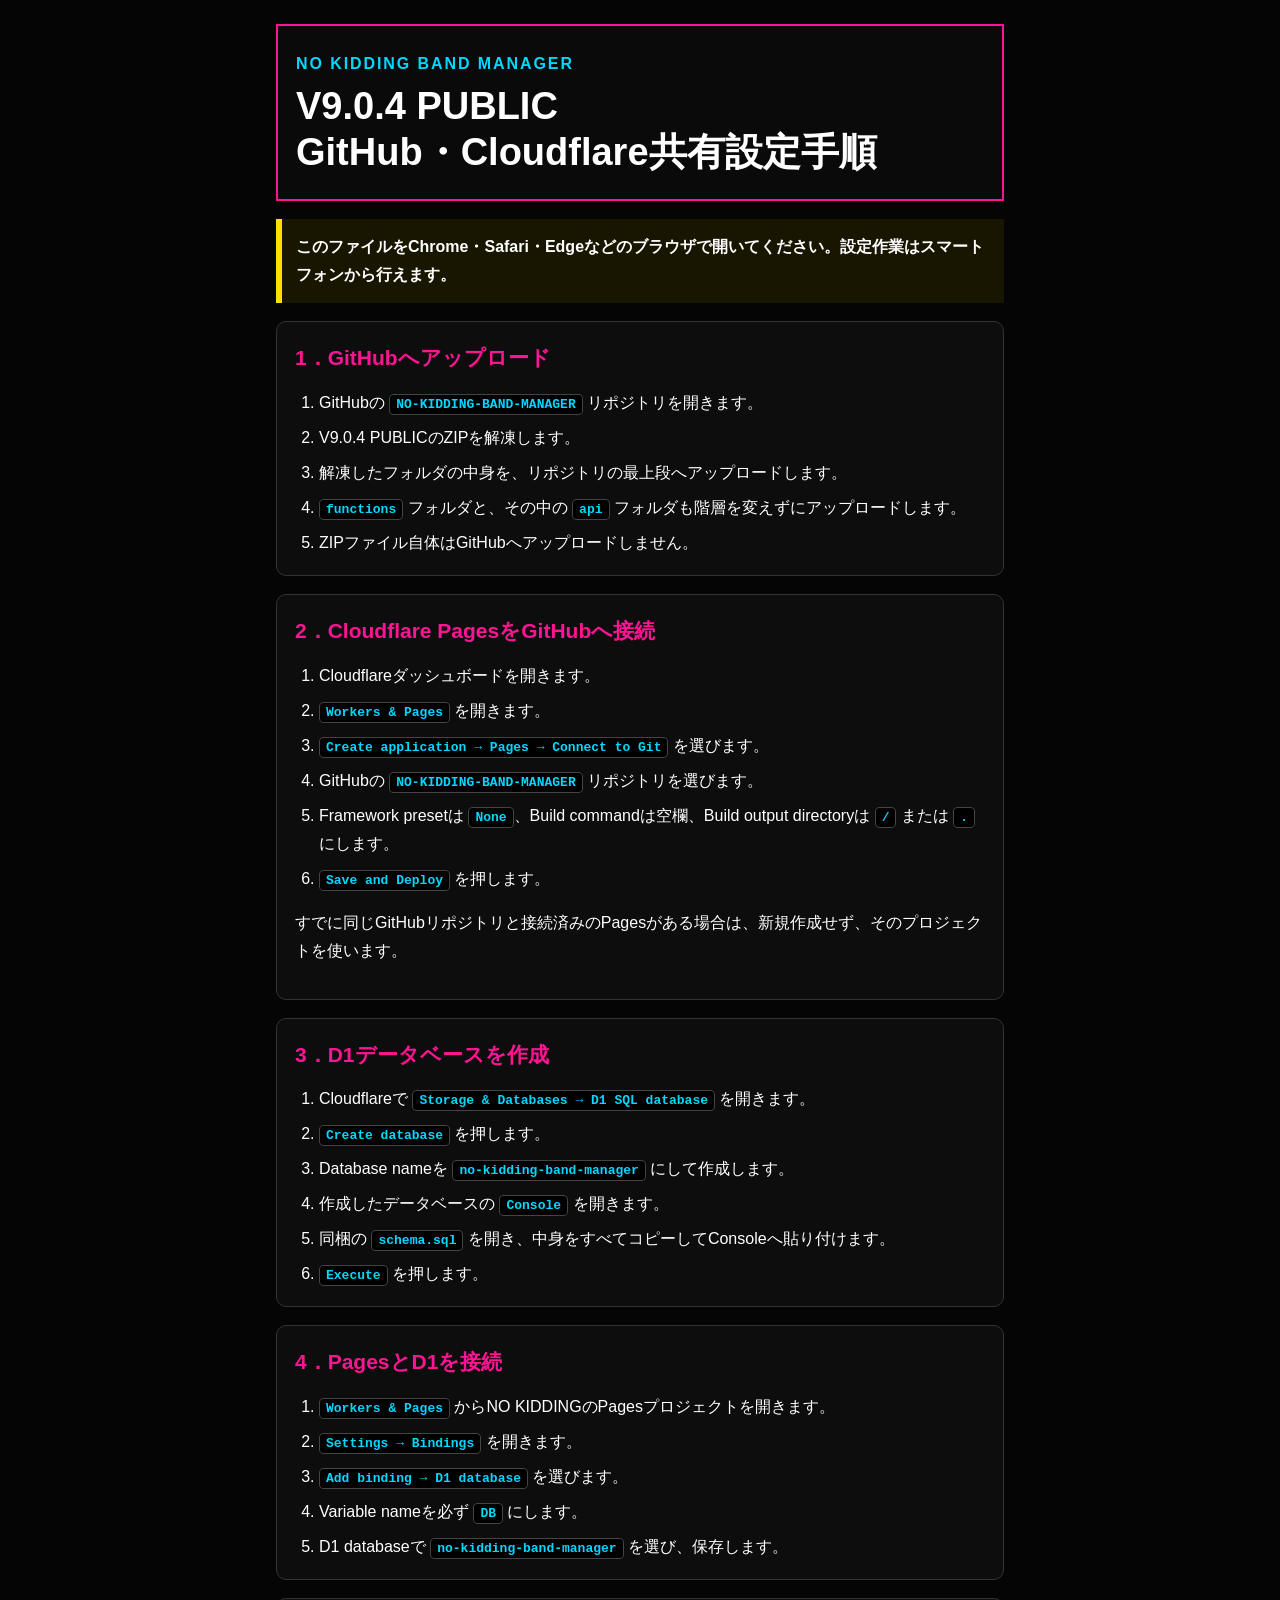
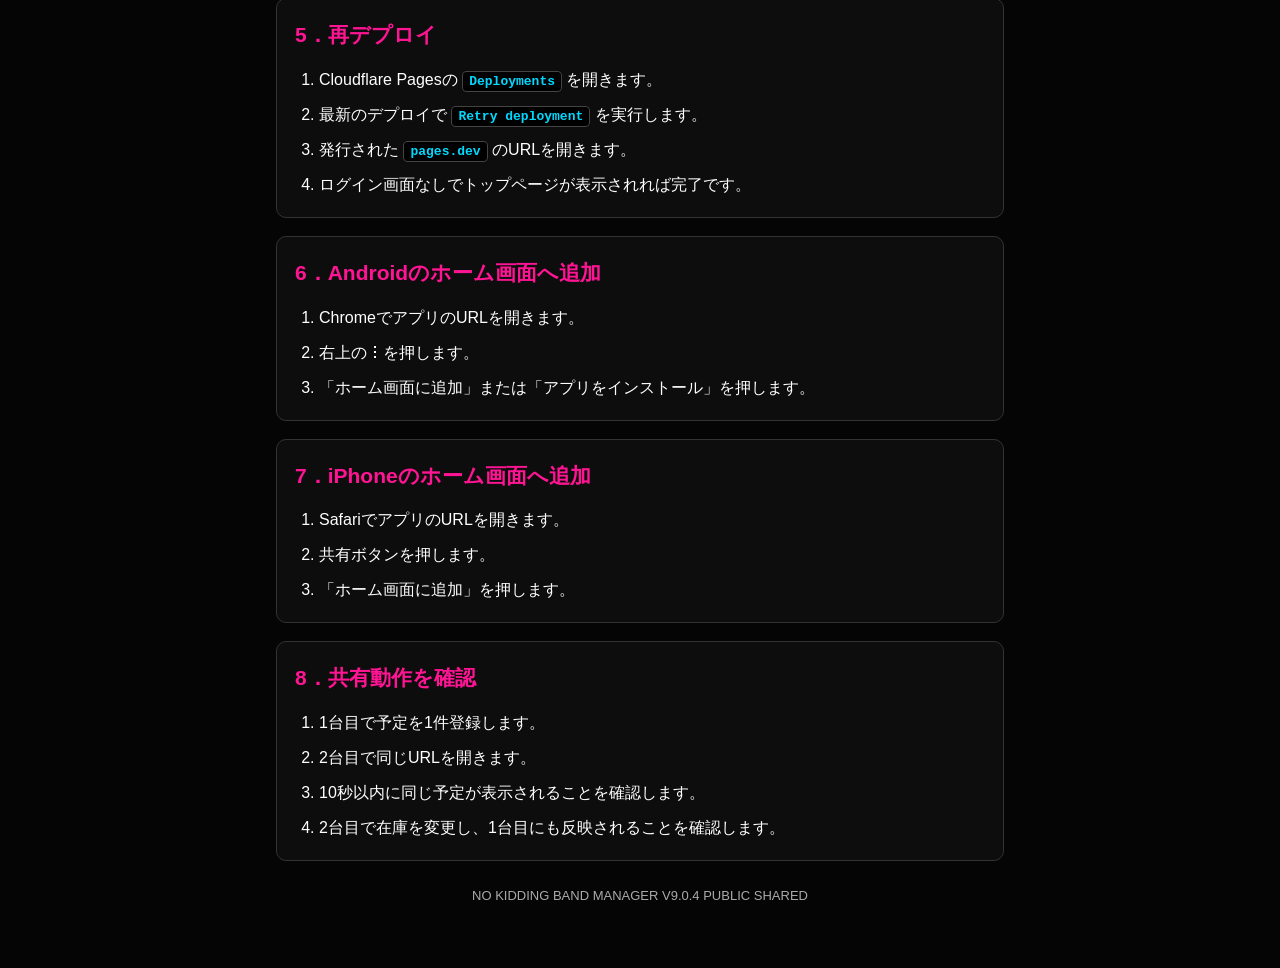
==== CLOUDFLARE_SETUP.html @ f6306afd "Add files via upload" ====
<!doctype html>
<html lang="ja">
<head>
  <meta charset="utf-8">
  <meta name="viewport" content="width=device-width,initial-scale=1">
  <title>NO KIDDING BAND MANAGER V9.0.4 公開共有設定手順</title>
  <style>
    :root{color-scheme:dark;--pink:#ff1493;--cyan:#00d8ff;--yellow:#ffe000}
    *{box-sizing:border-box}body{margin:0;background:#050505;color:#fff;font-family:Arial,"Noto Sans JP",sans-serif;line-height:1.75}
    main{width:min(100%,760px);margin:auto;padding:24px 16px 60px}header{padding:24px 18px;border:2px solid var(--pink);background:#0a0a0a}
    header p{margin:0;color:var(--cyan);font-weight:900;letter-spacing:.12em}h1{margin:6px 0 0;font-size:clamp(24px,7vw,38px);line-height:1.2}
    .notice{margin:18px 0;padding:14px;border-left:6px solid var(--yellow);background:#191600;color:#fff;font-weight:700}
    section{margin-top:18px;padding:18px;border:1px solid #333;border-radius:10px;background:#0d0d0d}h2{margin:0 0 12px;color:var(--pink);font-size:21px}
    ol{margin:0;padding-left:24px}li+li{margin-top:7px}code{padding:2px 6px;border:1px solid #444;border-radius:4px;background:#000;color:var(--cyan);font-weight:800;overflow-wrap:anywhere}
    .value{display:grid;gap:7px;margin:12px 0;padding:12px;border:1px solid #444;background:#070707}.value strong{color:var(--yellow)}
    footer{margin-top:24px;text-align:center;color:#aaa;font-size:13px}
  </style>
</head>
<body>
<main>
  <header>
    <p>NO KIDDING BAND MANAGER</p>
    <h1>V9.0.4 PUBLIC<br>GitHub・Cloudflare共有設定手順</h1>
  </header>

  <p class="notice">このファイルをChrome・Safari・Edgeなどのブラウザで開いてください。設定作業はスマートフォンから行えます。</p>

  <section>
    <h2>1．GitHubへアップロード</h2>
    <ol>
      <li>GitHubの <code>NO-KIDDING-BAND-MANAGER</code> リポジトリを開きます。</li>
      <li>V9.0.4 PUBLICのZIPを解凍します。</li>
      <li>解凍したフォルダの中身を、リポジトリの最上段へアップロードします。</li>
      <li><code>functions</code> フォルダと、その中の <code>api</code> フォルダも階層を変えずにアップロードします。</li>
      <li>ZIPファイル自体はGitHubへアップロードしません。</li>
    </ol>
  </section>

  <section>
    <h2>2．Cloudflare PagesをGitHubへ接続</h2>
    <ol>
      <li>Cloudflareダッシュボードを開きます。</li>
      <li><code>Workers &amp; Pages</code> を開きます。</li>
      <li><code>Create application → Pages → Connect to Git</code> を選びます。</li>
      <li>GitHubの <code>NO-KIDDING-BAND-MANAGER</code> リポジトリを選びます。</li>
      <li>Framework presetは <code>None</code>、Build commandは空欄、Build output directoryは <code>/</code> または <code>.</code> にします。</li>
      <li><code>Save and Deploy</code> を押します。</li>
    </ol>
    <p>すでに同じGitHubリポジトリと接続済みのPagesがある場合は、新規作成せず、そのプロジェクトを使います。</p>
  </section>

  <section>
    <h2>3．D1データベースを作成</h2>
    <ol>
      <li>Cloudflareで <code>Storage &amp; Databases → D1 SQL database</code> を開きます。</li>
      <li><code>Create database</code> を押します。</li>
      <li>Database nameを <code>no-kidding-band-manager</code> にして作成します。</li>
      <li>作成したデータベースの <code>Console</code> を開きます。</li>
      <li>同梱の <code>schema.sql</code> を開き、中身をすべてコピーしてConsoleへ貼り付けます。</li>
      <li><code>Execute</code> を押します。</li>
    </ol>
  </section>

  <section>
    <h2>4．PagesとD1を接続</h2>
    <ol>
      <li><code>Workers &amp; Pages</code> からNO KIDDINGのPagesプロジェクトを開きます。</li>
      <li><code>Settings → Bindings</code> を開きます。</li>
      <li><code>Add binding → D1 database</code> を選びます。</li>
      <li>Variable nameを必ず <code>DB</code> にします。</li>
      <li>D1 databaseで <code>no-kidding-band-manager</code> を選び、保存します。</li>
    </ol>
  </section>

  <section>
    <h2>5．再デプロイ</h2>
    <ol>
      <li>Cloudflare Pagesの <code>Deployments</code> を開きます。</li>
      <li>最新のデプロイで <code>Retry deployment</code> を実行します。</li>
      <li>発行された <code>pages.dev</code> のURLを開きます。</li>
      <li>ログイン画面なしでトップページが表示されれば完了です。</li>
    </ol>
  </section>

  <section>
    <h2>6．Androidのホーム画面へ追加</h2>
    <ol><li>ChromeでアプリのURLを開きます。</li><li>右上の︙を押します。</li><li>「ホーム画面に追加」または「アプリをインストール」を押します。</li></ol>
  </section>

  <section>
    <h2>7．iPhoneのホーム画面へ追加</h2>
    <ol><li>SafariでアプリのURLを開きます。</li><li>共有ボタンを押します。</li><li>「ホーム画面に追加」を押します。</li></ol>
  </section>

  <section>
    <h2>8．共有動作を確認</h2>
    <ol>
      <li>1台目で予定を1件登録します。</li>
      <li>2台目で同じURLを開きます。</li>
      <li>10秒以内に同じ予定が表示されることを確認します。</li>
      <li>2台目で在庫を変更し、1台目にも反映されることを確認します。</li>
    </ol>
  </section>

  <footer>NO KIDDING BAND MANAGER V9.0.4 PUBLIC SHARED</footer>
</main>
</body>
</html>
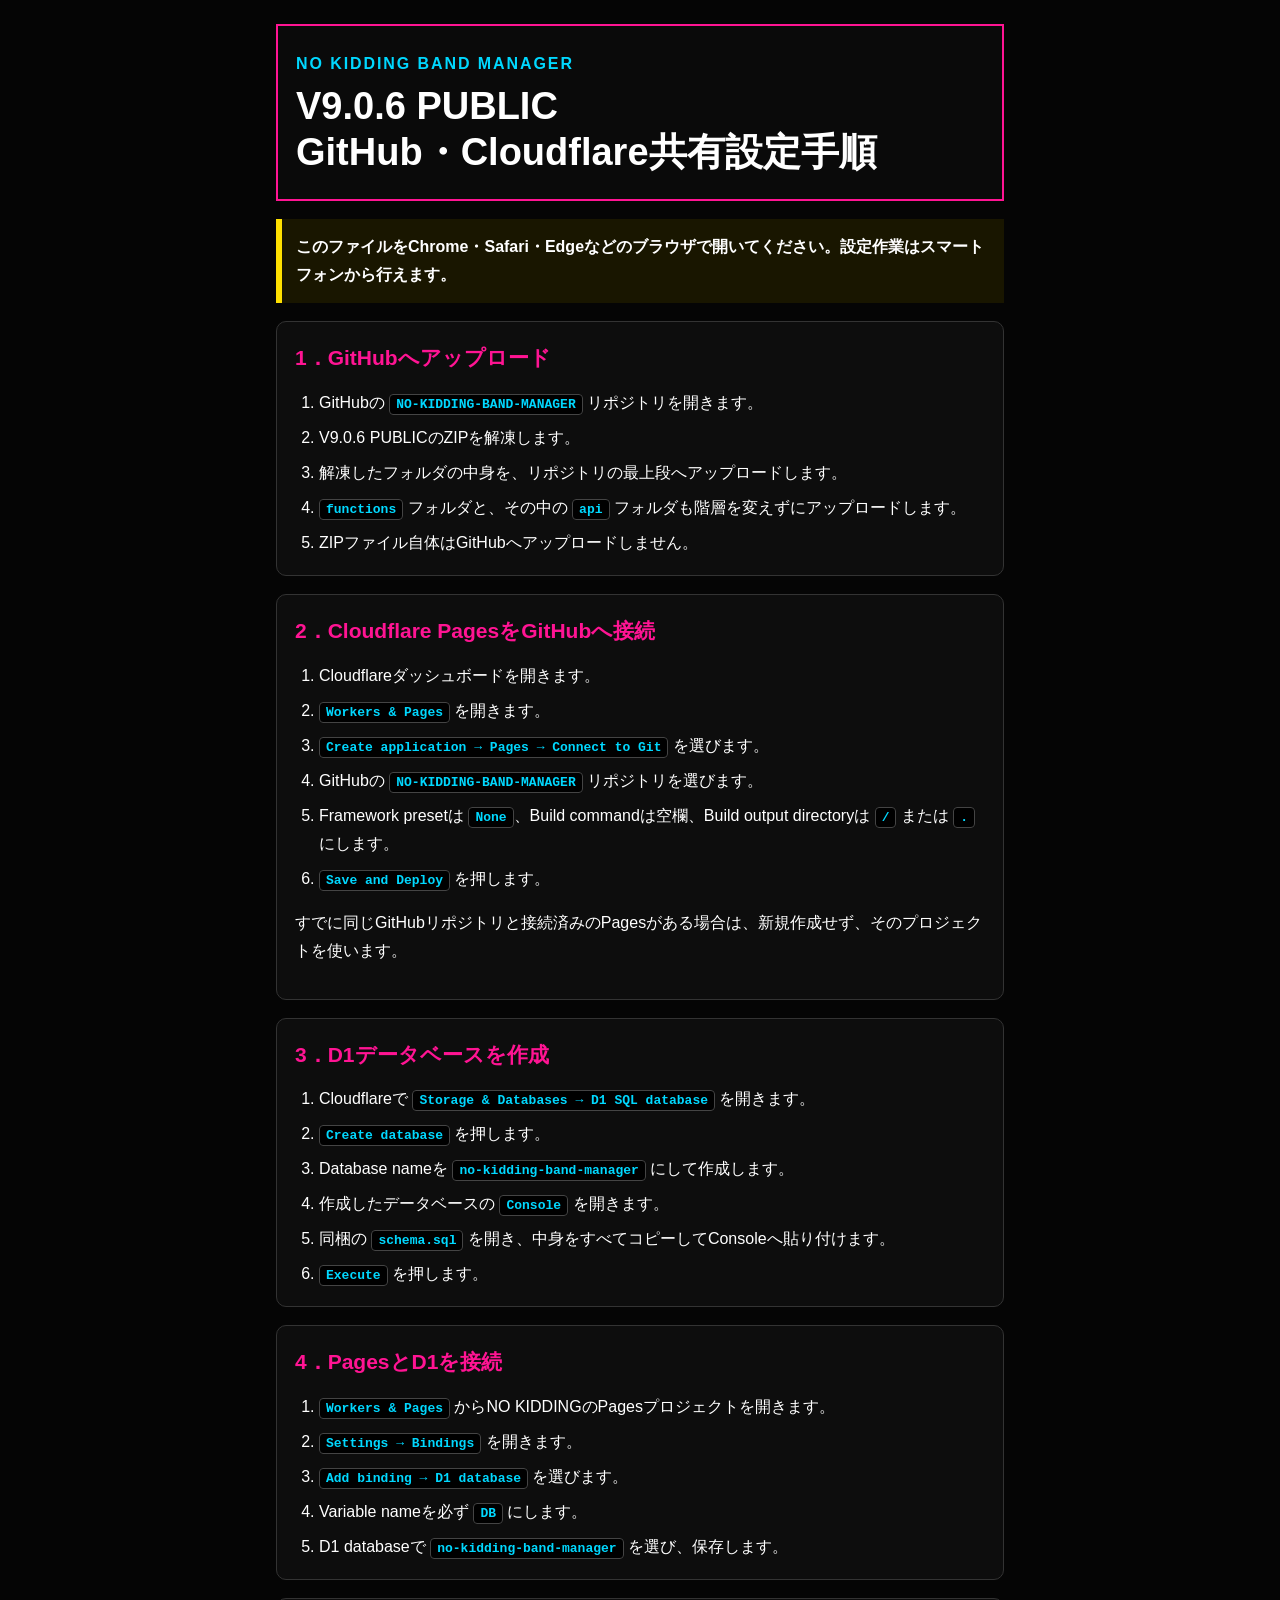
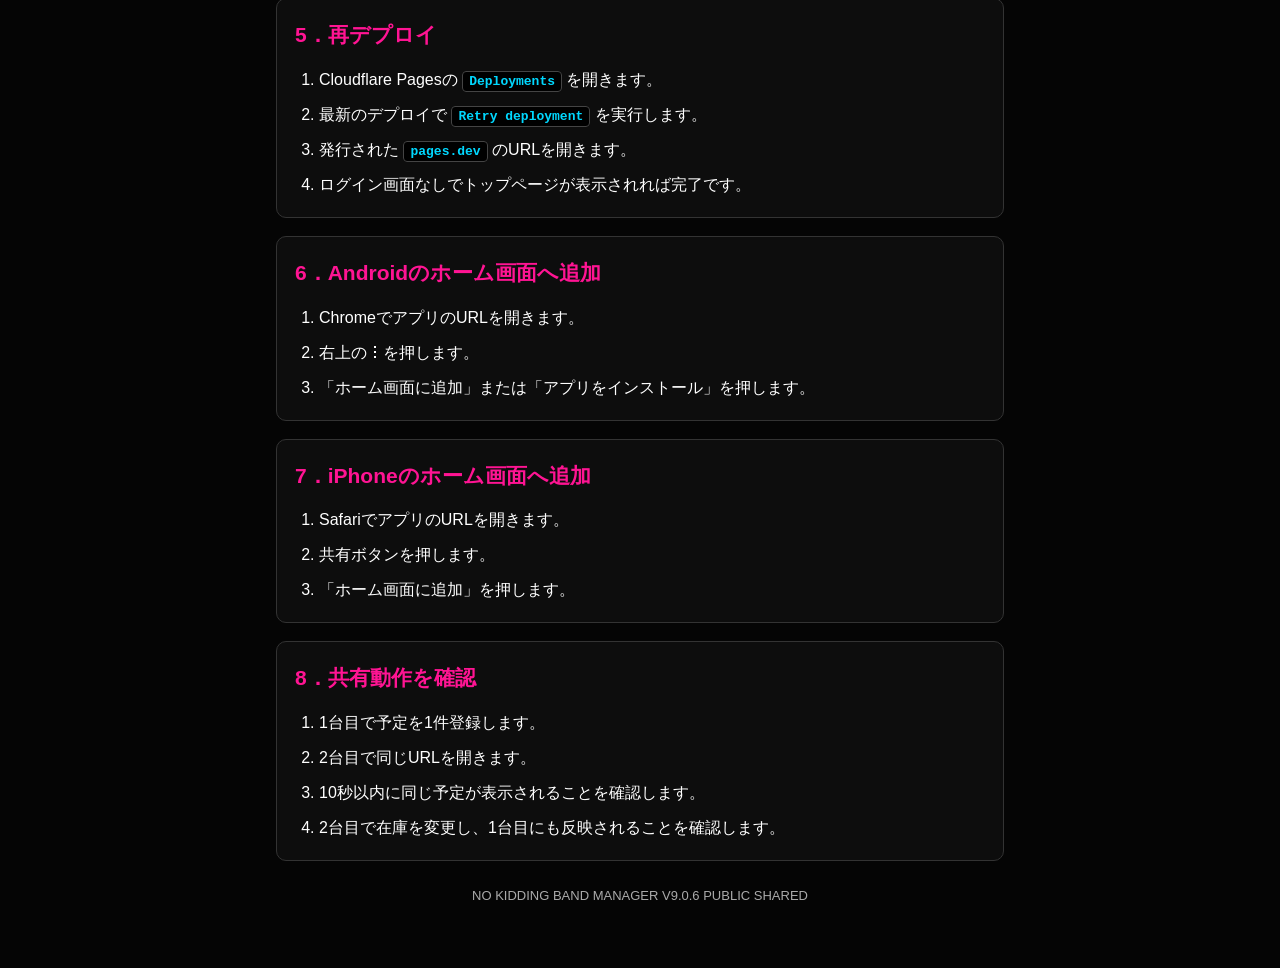
==== commit 8f1132fa: "Add files via upload" ====
--- a/CLOUDFLARE_SETUP.html
+++ b/CLOUDFLARE_SETUP.html
@@ -3,7 +3,7 @@
 <head>
   <meta charset="utf-8">
   <meta name="viewport" content="width=device-width,initial-scale=1">
-  <title>NO KIDDING BAND MANAGER V9.0.4 公開共有設定手順</title>
+  <title>NO KIDDING BAND MANAGER V9.0.6 公開共有設定手順</title>
   <style>
     :root{color-scheme:dark;--pink:#ff1493;--cyan:#00d8ff;--yellow:#ffe000}
     *{box-sizing:border-box}body{margin:0;background:#050505;color:#fff;font-family:Arial,"Noto Sans JP",sans-serif;line-height:1.75}
@@ -20,7 +20,7 @@
 <main>
   <header>
     <p>NO KIDDING BAND MANAGER</p>
-    <h1>V9.0.4 PUBLIC<br>GitHub・Cloudflare共有設定手順</h1>
+    <h1>V9.0.6 PUBLIC<br>GitHub・Cloudflare共有設定手順</h1>
   </header>
 
   <p class="notice">このファイルをChrome・Safari・Edgeなどのブラウザで開いてください。設定作業はスマートフォンから行えます。</p>
@@ -29,7 +29,7 @@
     <h2>1．GitHubへアップロード</h2>
     <ol>
       <li>GitHubの <code>NO-KIDDING-BAND-MANAGER</code> リポジトリを開きます。</li>
-      <li>V9.0.4 PUBLICのZIPを解凍します。</li>
+      <li>V9.0.6 PUBLICのZIPを解凍します。</li>
       <li>解凍したフォルダの中身を、リポジトリの最上段へアップロードします。</li>
       <li><code>functions</code> フォルダと、その中の <code>api</code> フォルダも階層を変えずにアップロードします。</li>
       <li>ZIPファイル自体はGitHubへアップロードしません。</li>
@@ -102,7 +102,7 @@
     </ol>
   </section>
 
-  <footer>NO KIDDING BAND MANAGER V9.0.4 PUBLIC SHARED</footer>
+  <footer>NO KIDDING BAND MANAGER V9.0.6 PUBLIC SHARED</footer>
 </main>
 </body>
 </html>
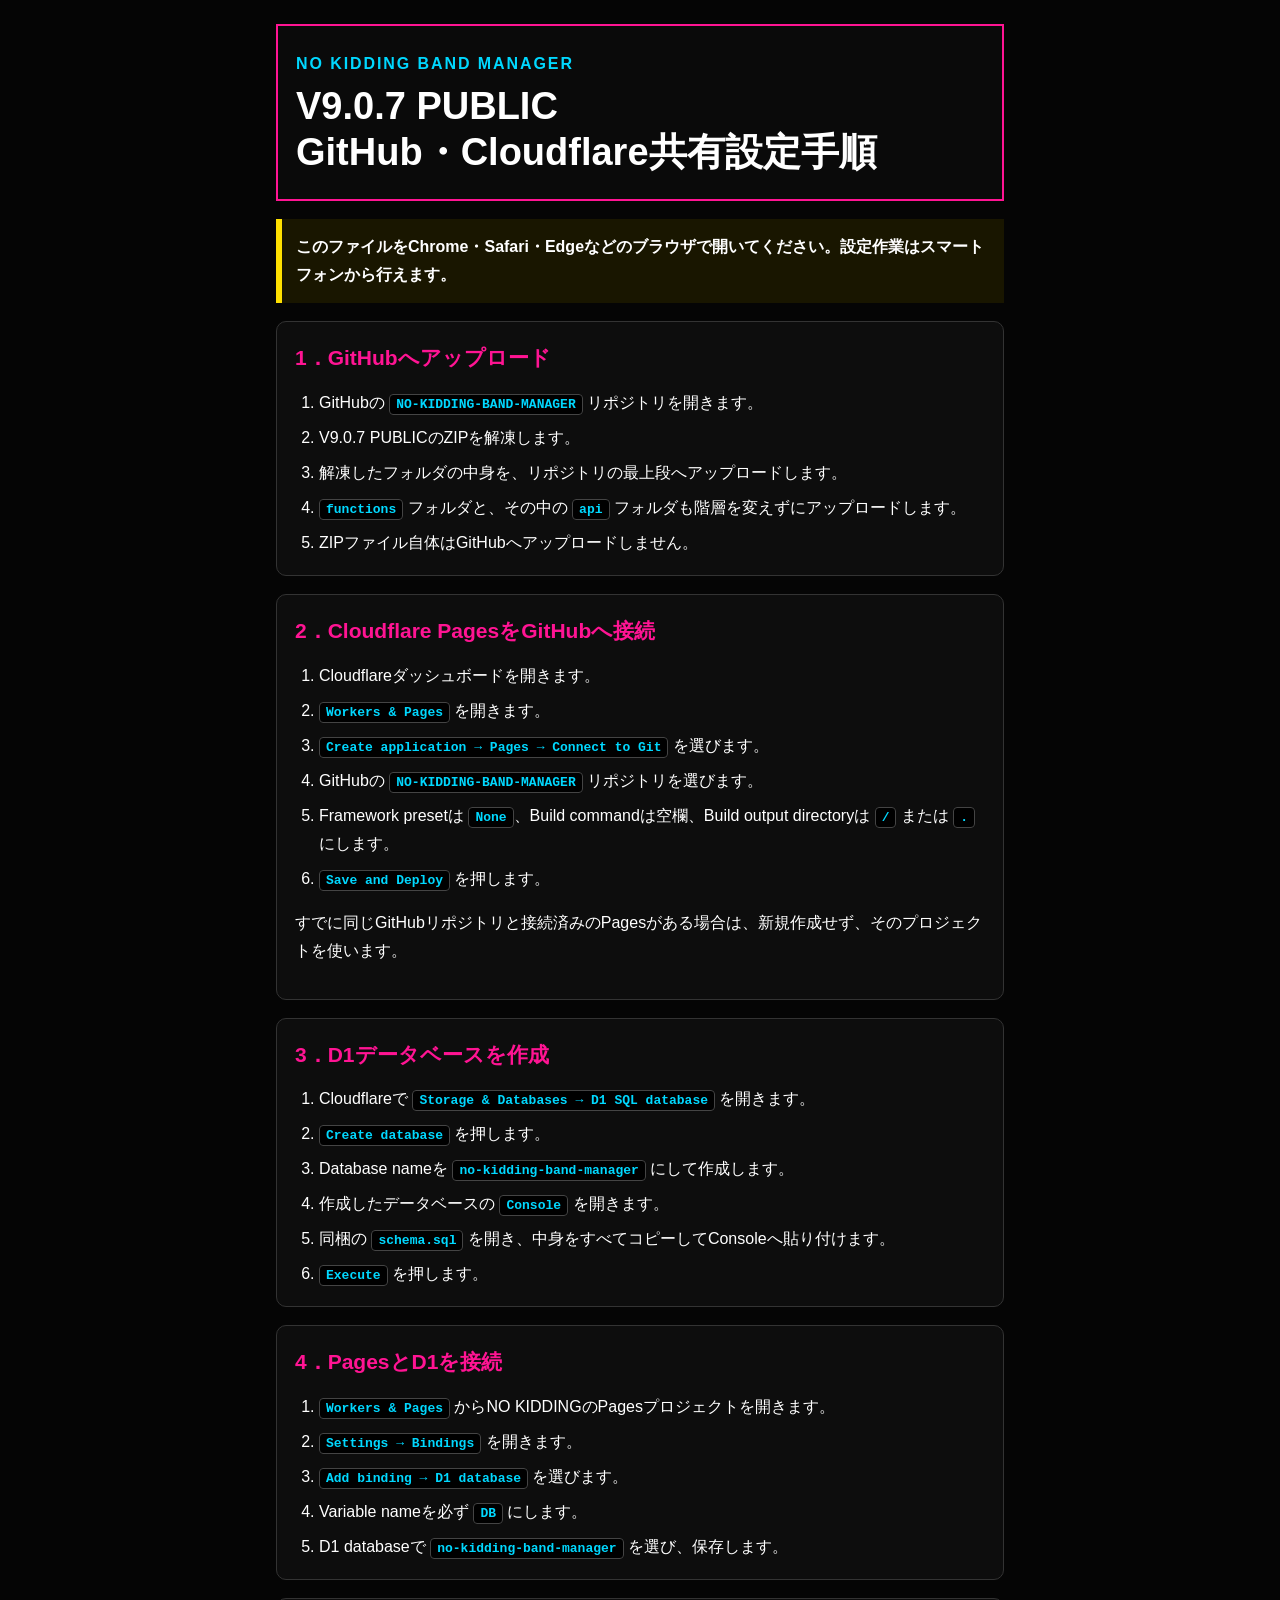
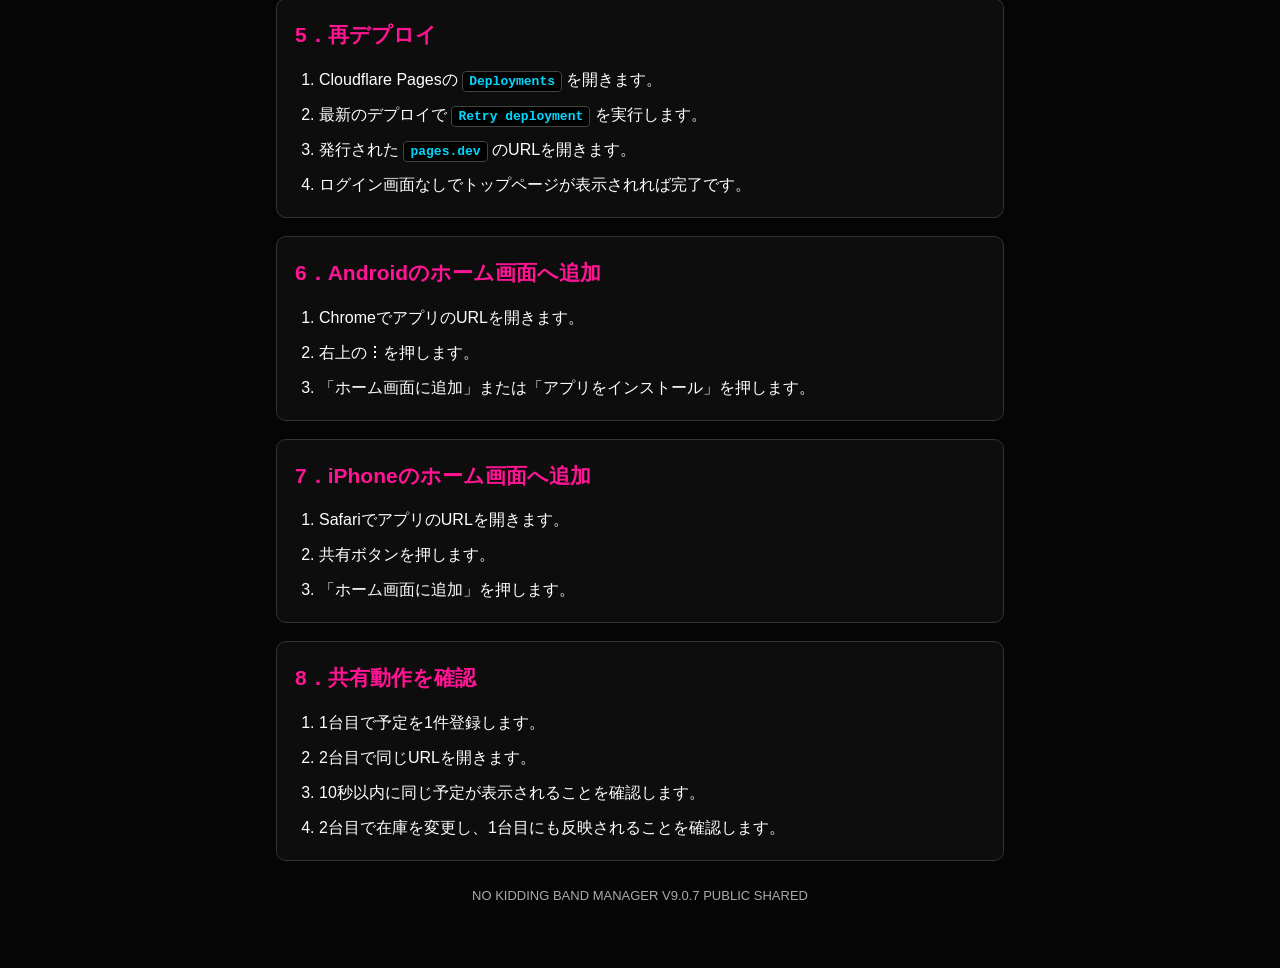
==== commit 214bed36: "Add files via upload" ====
--- a/CLOUDFLARE_SETUP.html
+++ b/CLOUDFLARE_SETUP.html
@@ -3,7 +3,7 @@
 <head>
   <meta charset="utf-8">
   <meta name="viewport" content="width=device-width,initial-scale=1">
-  <title>NO KIDDING BAND MANAGER V9.0.6 公開共有設定手順</title>
+  <title>NO KIDDING BAND MANAGER V9.0.7 公開共有設定手順</title>
   <style>
     :root{color-scheme:dark;--pink:#ff1493;--cyan:#00d8ff;--yellow:#ffe000}
     *{box-sizing:border-box}body{margin:0;background:#050505;color:#fff;font-family:Arial,"Noto Sans JP",sans-serif;line-height:1.75}
@@ -20,7 +20,7 @@
 <main>
   <header>
     <p>NO KIDDING BAND MANAGER</p>
-    <h1>V9.0.6 PUBLIC<br>GitHub・Cloudflare共有設定手順</h1>
+    <h1>V9.0.7 PUBLIC<br>GitHub・Cloudflare共有設定手順</h1>
   </header>
 
   <p class="notice">このファイルをChrome・Safari・Edgeなどのブラウザで開いてください。設定作業はスマートフォンから行えます。</p>
@@ -29,7 +29,7 @@
     <h2>1．GitHubへアップロード</h2>
     <ol>
       <li>GitHubの <code>NO-KIDDING-BAND-MANAGER</code> リポジトリを開きます。</li>
-      <li>V9.0.6 PUBLICのZIPを解凍します。</li>
+      <li>V9.0.7 PUBLICのZIPを解凍します。</li>
       <li>解凍したフォルダの中身を、リポジトリの最上段へアップロードします。</li>
       <li><code>functions</code> フォルダと、その中の <code>api</code> フォルダも階層を変えずにアップロードします。</li>
       <li>ZIPファイル自体はGitHubへアップロードしません。</li>
@@ -102,7 +102,7 @@
     </ol>
   </section>
 
-  <footer>NO KIDDING BAND MANAGER V9.0.6 PUBLIC SHARED</footer>
+  <footer>NO KIDDING BAND MANAGER V9.0.7 PUBLIC SHARED</footer>
 </main>
 </body>
 </html>
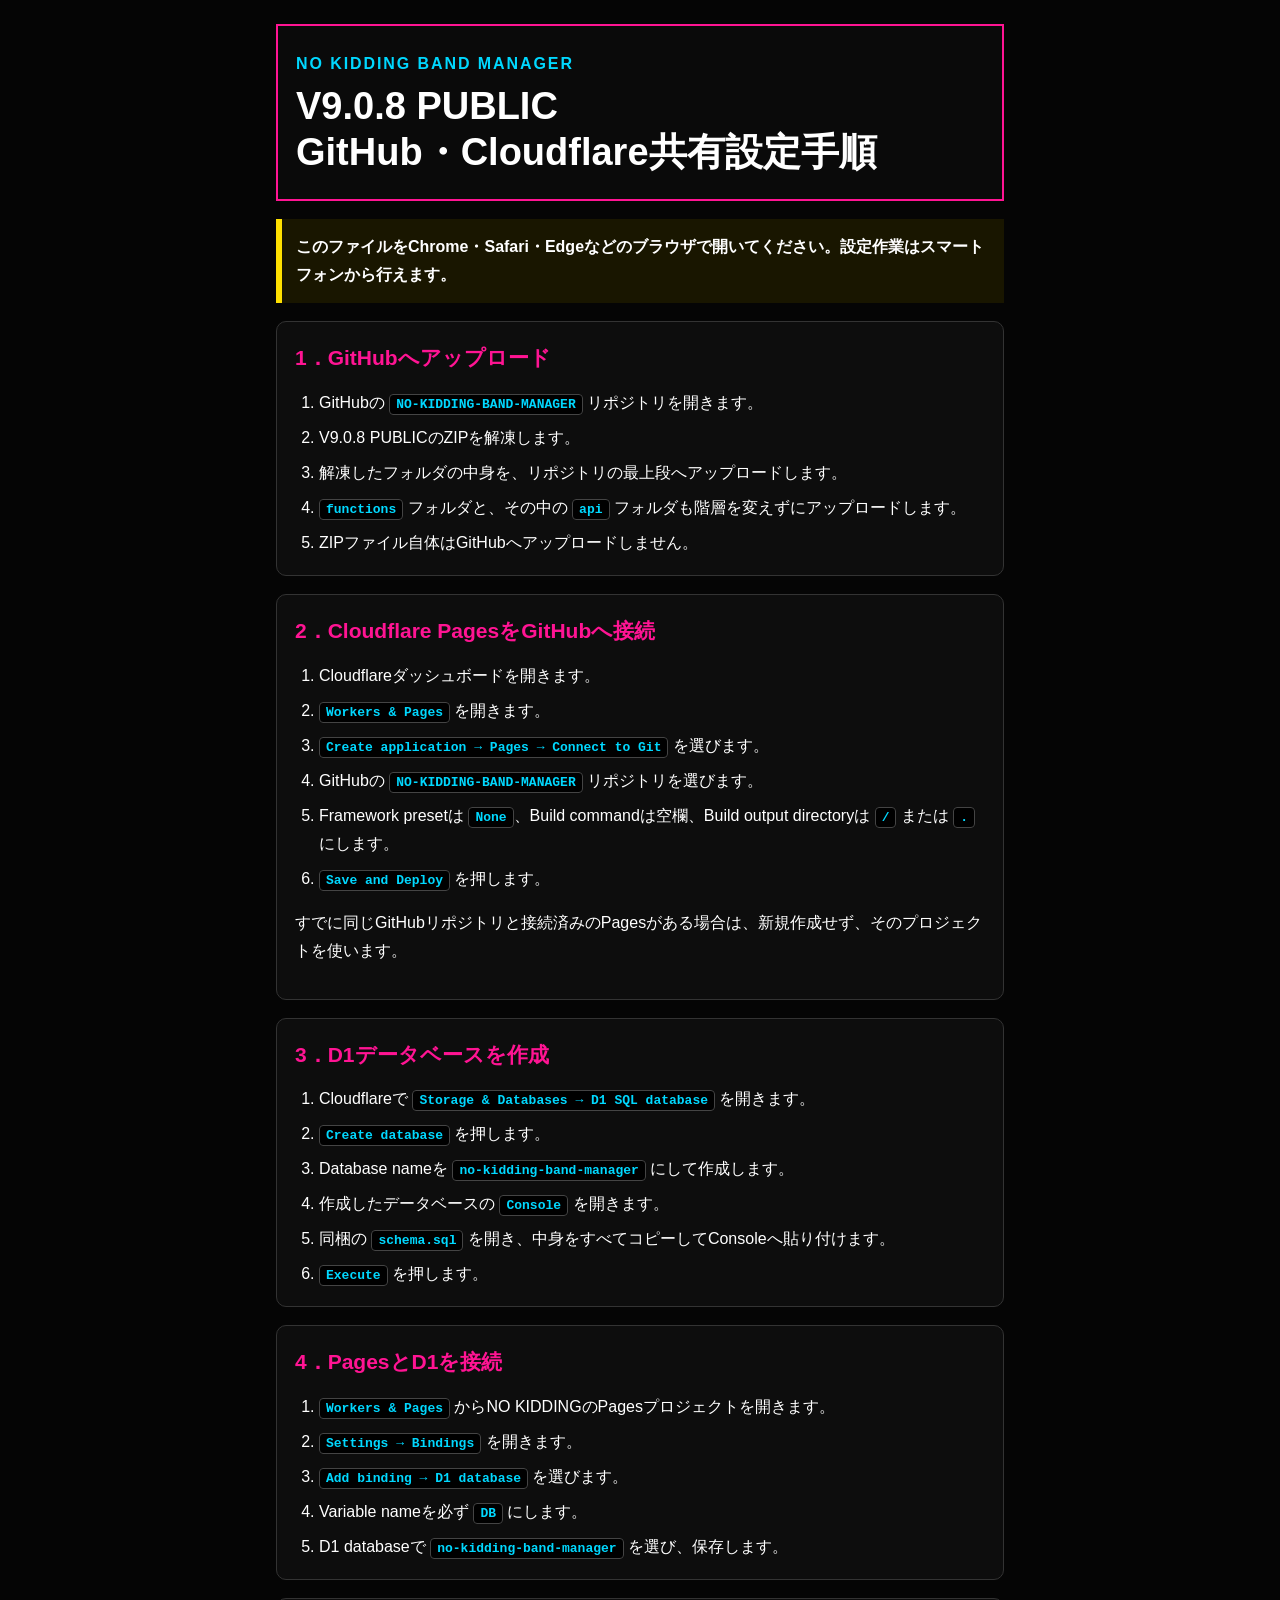
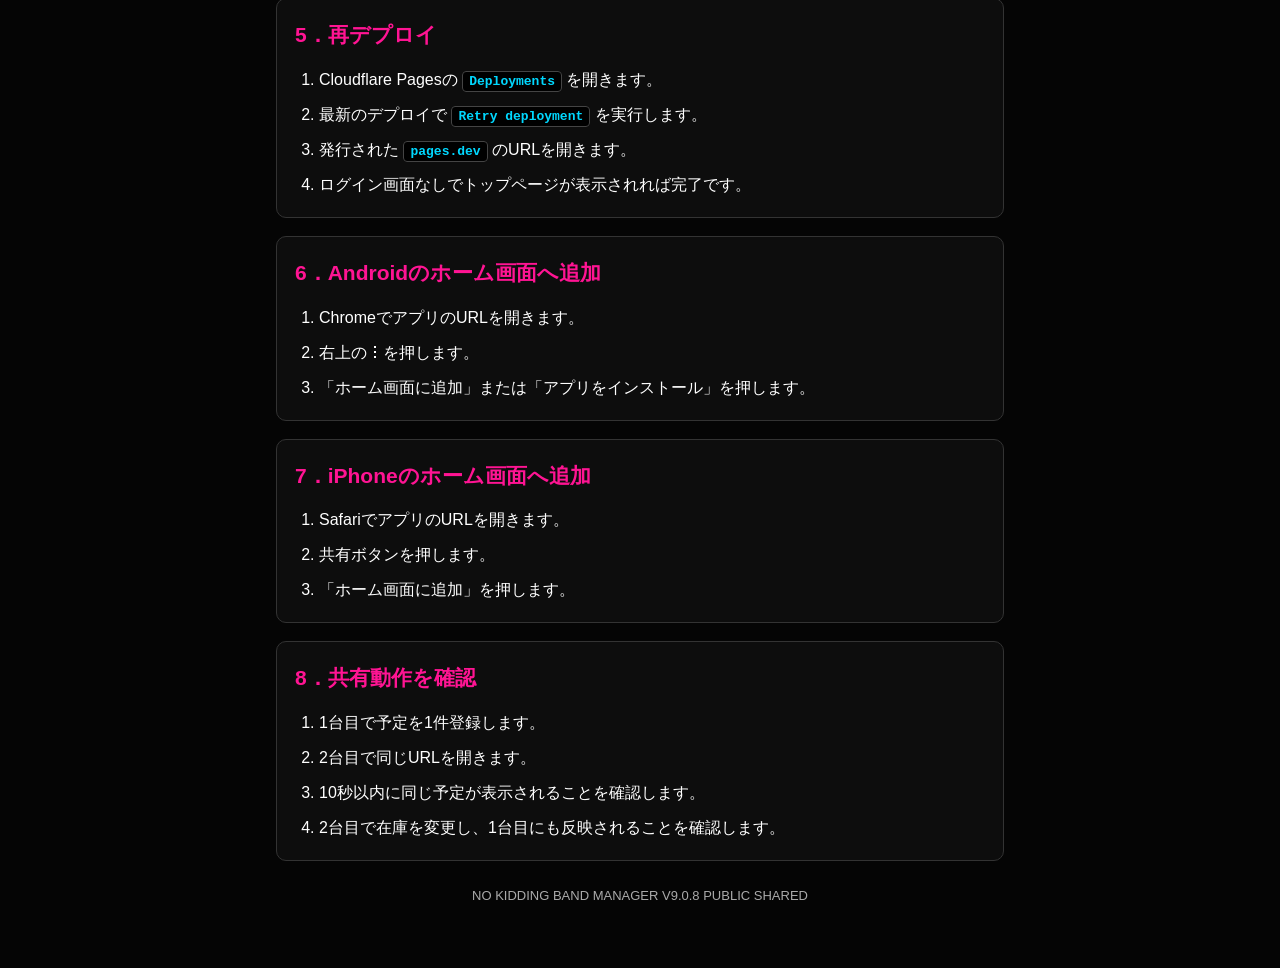
==== commit 75f1303e: "Add files via upload" ====
--- a/CLOUDFLARE_SETUP.html
+++ b/CLOUDFLARE_SETUP.html
@@ -3,7 +3,7 @@
 <head>
   <meta charset="utf-8">
   <meta name="viewport" content="width=device-width,initial-scale=1">
-  <title>NO KIDDING BAND MANAGER V9.0.7 公開共有設定手順</title>
+  <title>NO KIDDING BAND MANAGER V9.0.8 公開共有設定手順</title>
   <style>
     :root{color-scheme:dark;--pink:#ff1493;--cyan:#00d8ff;--yellow:#ffe000}
     *{box-sizing:border-box}body{margin:0;background:#050505;color:#fff;font-family:Arial,"Noto Sans JP",sans-serif;line-height:1.75}
@@ -20,7 +20,7 @@
 <main>
   <header>
     <p>NO KIDDING BAND MANAGER</p>
-    <h1>V9.0.7 PUBLIC<br>GitHub・Cloudflare共有設定手順</h1>
+    <h1>V9.0.8 PUBLIC<br>GitHub・Cloudflare共有設定手順</h1>
   </header>
 
   <p class="notice">このファイルをChrome・Safari・Edgeなどのブラウザで開いてください。設定作業はスマートフォンから行えます。</p>
@@ -29,7 +29,7 @@
     <h2>1．GitHubへアップロード</h2>
     <ol>
       <li>GitHubの <code>NO-KIDDING-BAND-MANAGER</code> リポジトリを開きます。</li>
-      <li>V9.0.7 PUBLICのZIPを解凍します。</li>
+      <li>V9.0.8 PUBLICのZIPを解凍します。</li>
       <li>解凍したフォルダの中身を、リポジトリの最上段へアップロードします。</li>
       <li><code>functions</code> フォルダと、その中の <code>api</code> フォルダも階層を変えずにアップロードします。</li>
       <li>ZIPファイル自体はGitHubへアップロードしません。</li>
@@ -102,7 +102,7 @@
     </ol>
   </section>
 
-  <footer>NO KIDDING BAND MANAGER V9.0.7 PUBLIC SHARED</footer>
+  <footer>NO KIDDING BAND MANAGER V9.0.8 PUBLIC SHARED</footer>
 </main>
 </body>
 </html>
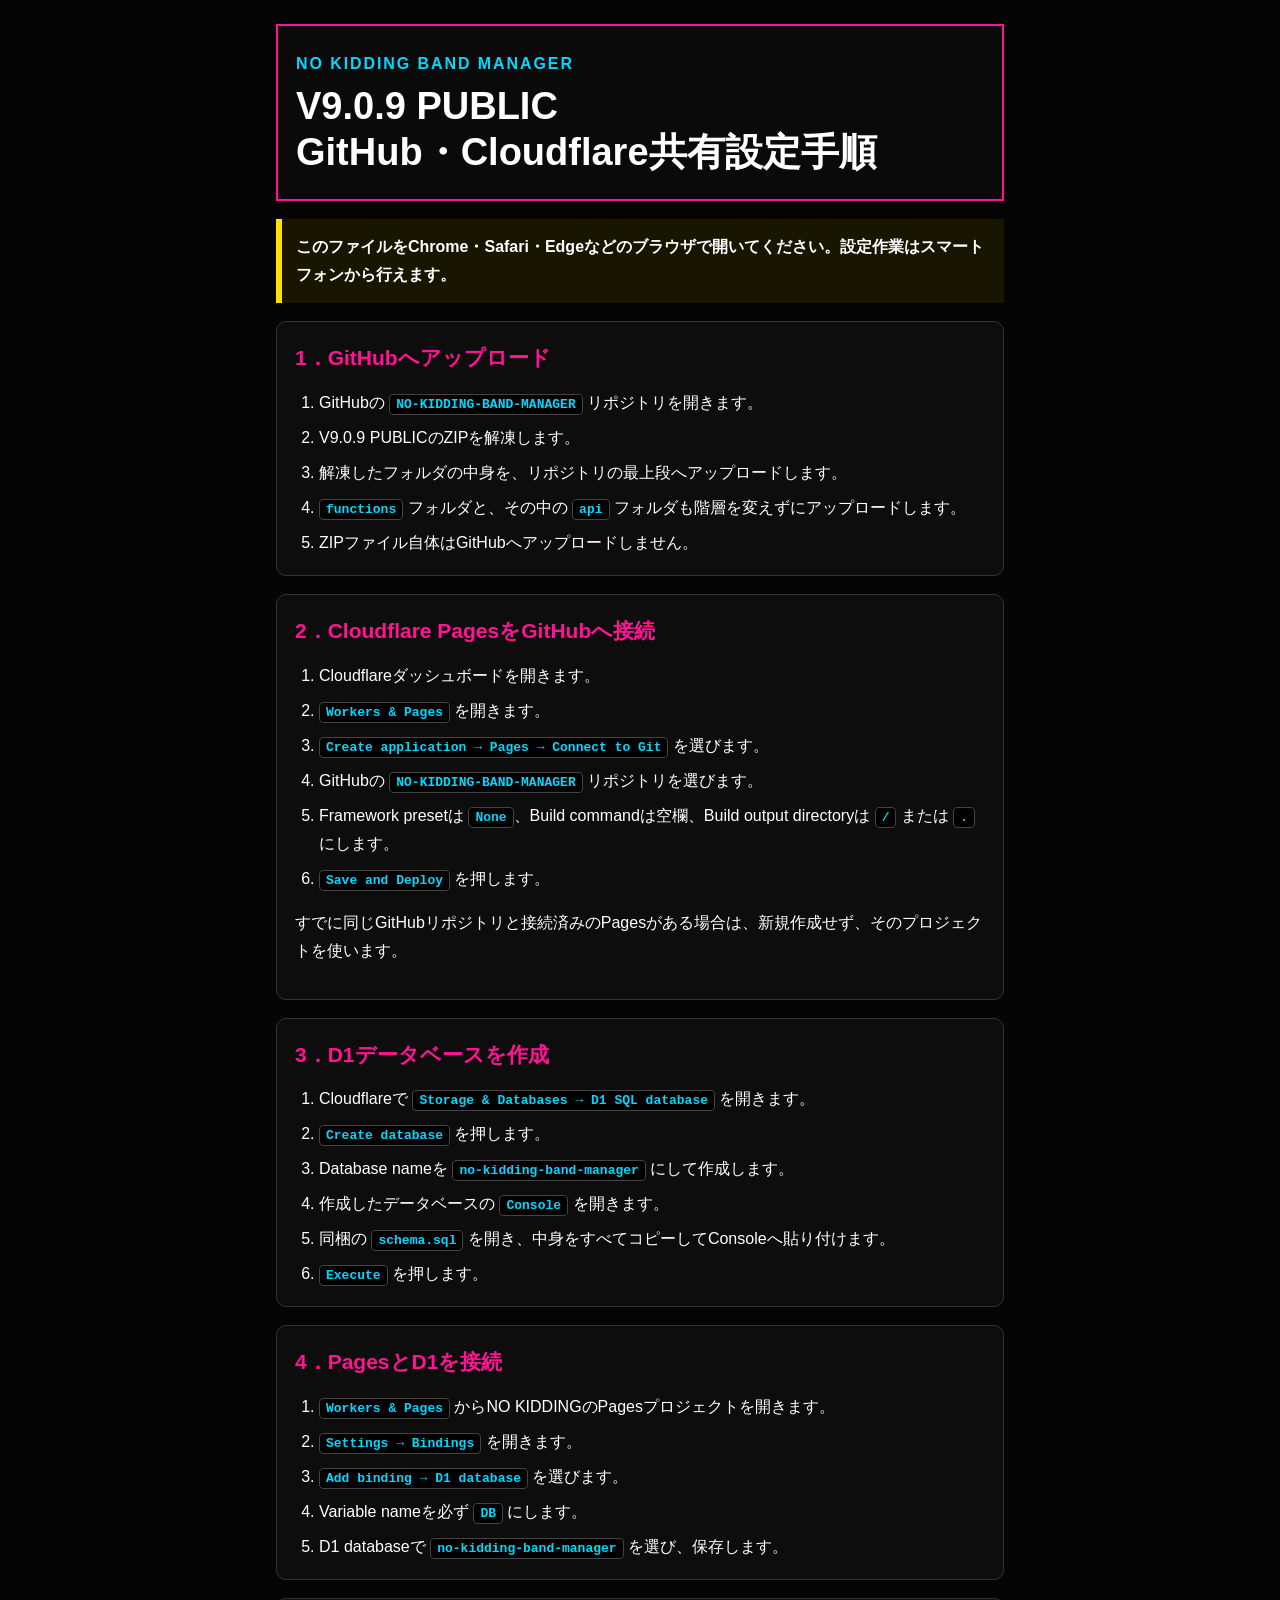
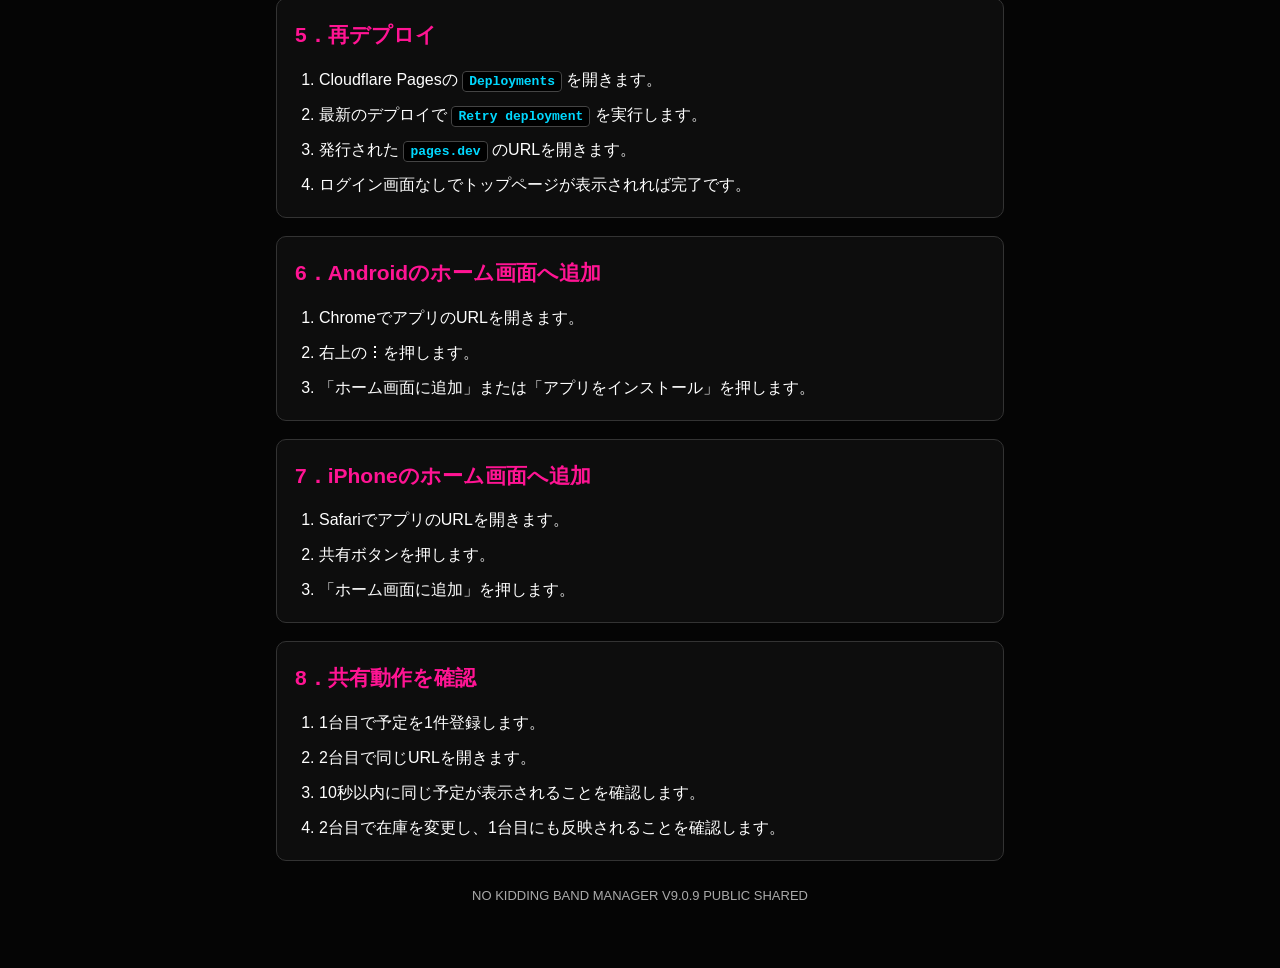
==== commit a08b6911: "Add files via upload" ====
--- a/CLOUDFLARE_SETUP.html
+++ b/CLOUDFLARE_SETUP.html
@@ -3,7 +3,7 @@
 <head>
   <meta charset="utf-8">
   <meta name="viewport" content="width=device-width,initial-scale=1">
-  <title>NO KIDDING BAND MANAGER V9.0.8 公開共有設定手順</title>
+  <title>NO KIDDING BAND MANAGER V9.0.9 公開共有設定手順</title>
   <style>
     :root{color-scheme:dark;--pink:#ff1493;--cyan:#00d8ff;--yellow:#ffe000}
     *{box-sizing:border-box}body{margin:0;background:#050505;color:#fff;font-family:Arial,"Noto Sans JP",sans-serif;line-height:1.75}
@@ -20,7 +20,7 @@
 <main>
   <header>
     <p>NO KIDDING BAND MANAGER</p>
-    <h1>V9.0.8 PUBLIC<br>GitHub・Cloudflare共有設定手順</h1>
+    <h1>V9.0.9 PUBLIC<br>GitHub・Cloudflare共有設定手順</h1>
   </header>
 
   <p class="notice">このファイルをChrome・Safari・Edgeなどのブラウザで開いてください。設定作業はスマートフォンから行えます。</p>
@@ -29,7 +29,7 @@
     <h2>1．GitHubへアップロード</h2>
     <ol>
       <li>GitHubの <code>NO-KIDDING-BAND-MANAGER</code> リポジトリを開きます。</li>
-      <li>V9.0.8 PUBLICのZIPを解凍します。</li>
+      <li>V9.0.9 PUBLICのZIPを解凍します。</li>
       <li>解凍したフォルダの中身を、リポジトリの最上段へアップロードします。</li>
       <li><code>functions</code> フォルダと、その中の <code>api</code> フォルダも階層を変えずにアップロードします。</li>
       <li>ZIPファイル自体はGitHubへアップロードしません。</li>
@@ -102,7 +102,7 @@
     </ol>
   </section>
 
-  <footer>NO KIDDING BAND MANAGER V9.0.8 PUBLIC SHARED</footer>
+  <footer>NO KIDDING BAND MANAGER V9.0.9 PUBLIC SHARED</footer>
 </main>
 </body>
 </html>
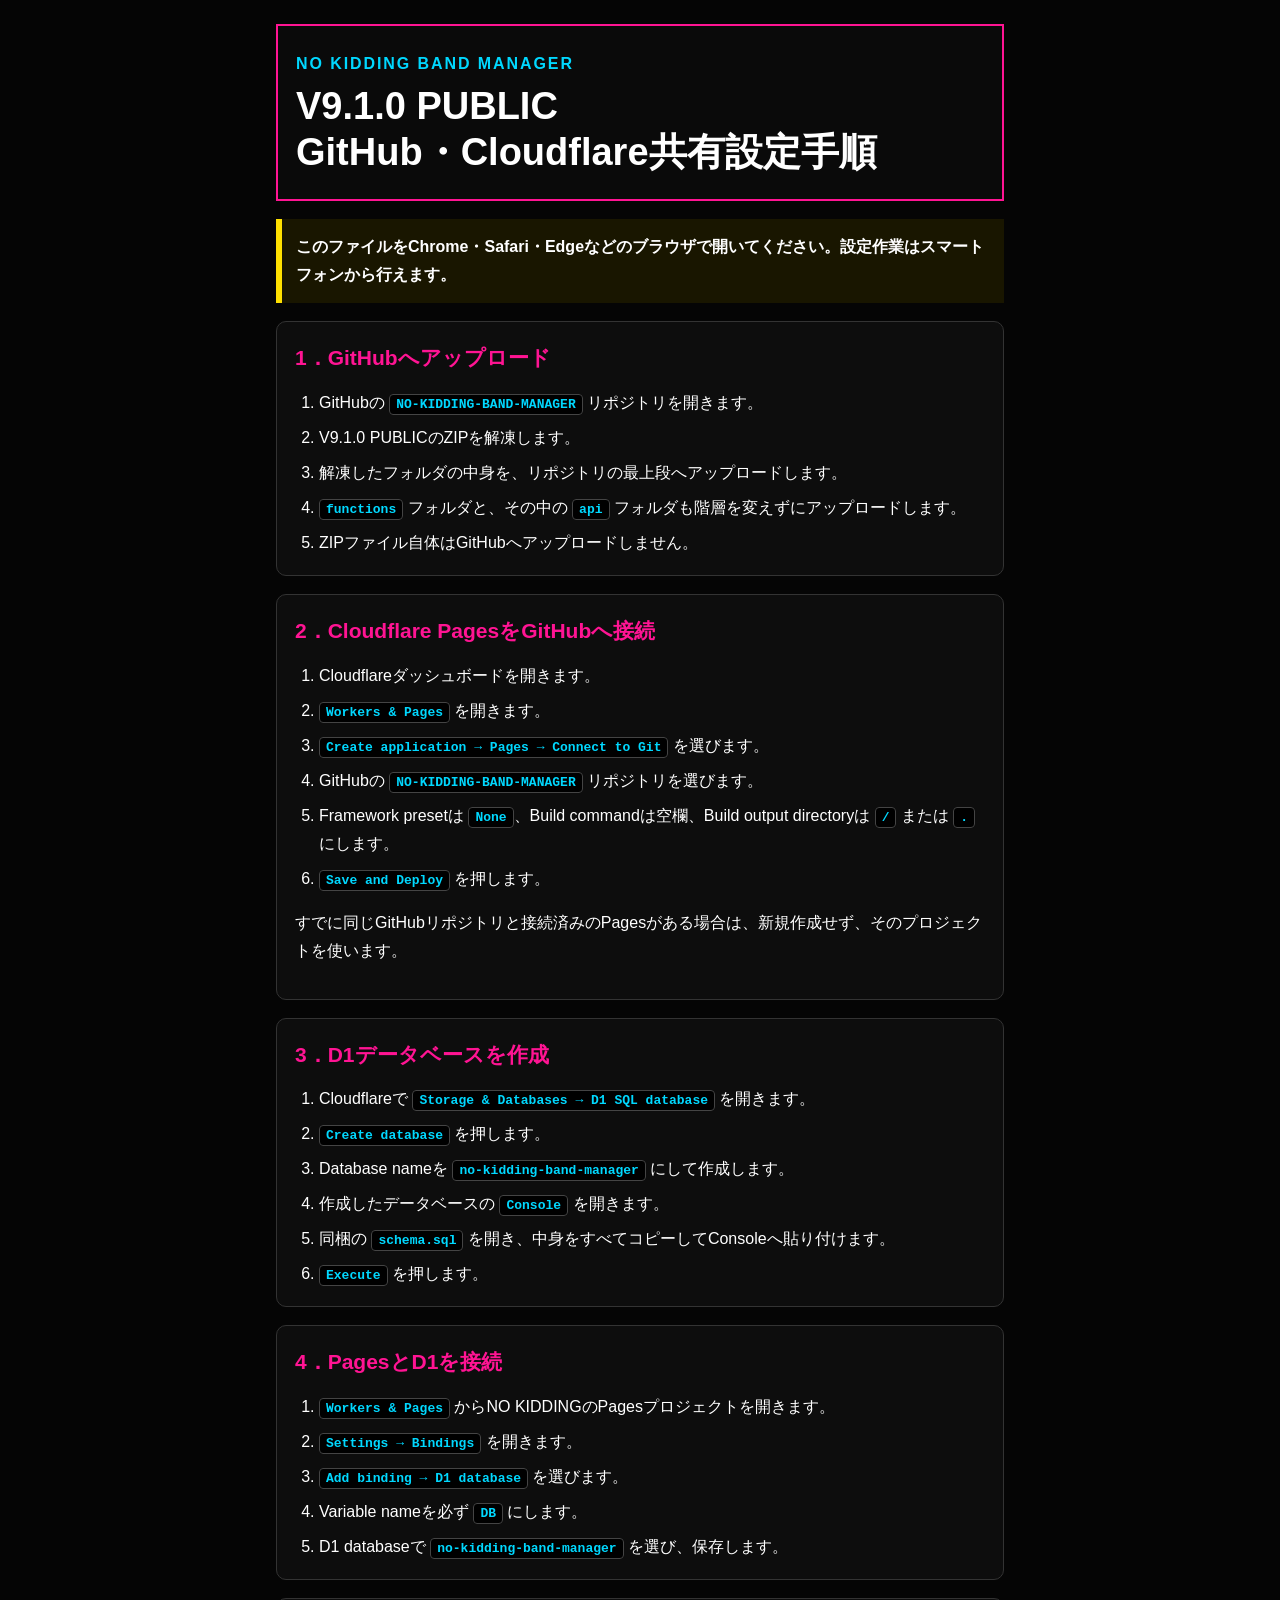
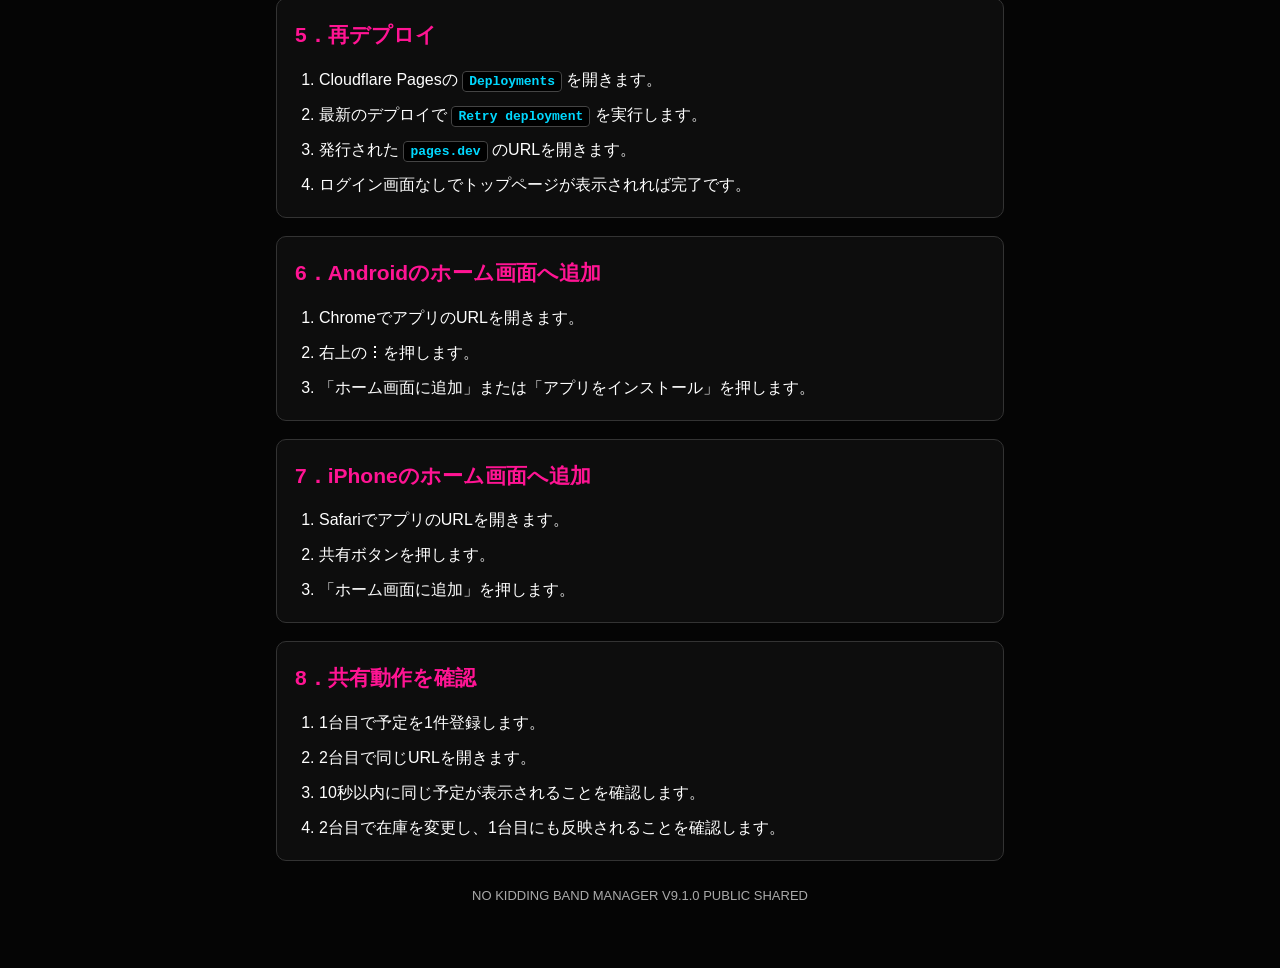
==== commit 4a351605: "Add files via upload" ====
--- a/CLOUDFLARE_SETUP.html
+++ b/CLOUDFLARE_SETUP.html
@@ -3,7 +3,7 @@
 <head>
   <meta charset="utf-8">
   <meta name="viewport" content="width=device-width,initial-scale=1">
-  <title>NO KIDDING BAND MANAGER V9.0.9 公開共有設定手順</title>
+  <title>NO KIDDING BAND MANAGER V9.1.0 公開共有設定手順</title>
   <style>
     :root{color-scheme:dark;--pink:#ff1493;--cyan:#00d8ff;--yellow:#ffe000}
     *{box-sizing:border-box}body{margin:0;background:#050505;color:#fff;font-family:Arial,"Noto Sans JP",sans-serif;line-height:1.75}
@@ -20,7 +20,7 @@
 <main>
   <header>
     <p>NO KIDDING BAND MANAGER</p>
-    <h1>V9.0.9 PUBLIC<br>GitHub・Cloudflare共有設定手順</h1>
+    <h1>V9.1.0 PUBLIC<br>GitHub・Cloudflare共有設定手順</h1>
   </header>
 
   <p class="notice">このファイルをChrome・Safari・Edgeなどのブラウザで開いてください。設定作業はスマートフォンから行えます。</p>
@@ -29,7 +29,7 @@
     <h2>1．GitHubへアップロード</h2>
     <ol>
       <li>GitHubの <code>NO-KIDDING-BAND-MANAGER</code> リポジトリを開きます。</li>
-      <li>V9.0.9 PUBLICのZIPを解凍します。</li>
+      <li>V9.1.0 PUBLICのZIPを解凍します。</li>
       <li>解凍したフォルダの中身を、リポジトリの最上段へアップロードします。</li>
       <li><code>functions</code> フォルダと、その中の <code>api</code> フォルダも階層を変えずにアップロードします。</li>
       <li>ZIPファイル自体はGitHubへアップロードしません。</li>
@@ -102,7 +102,7 @@
     </ol>
   </section>
 
-  <footer>NO KIDDING BAND MANAGER V9.0.9 PUBLIC SHARED</footer>
+  <footer>NO KIDDING BAND MANAGER V9.1.0 PUBLIC SHARED</footer>
 </main>
 </body>
 </html>
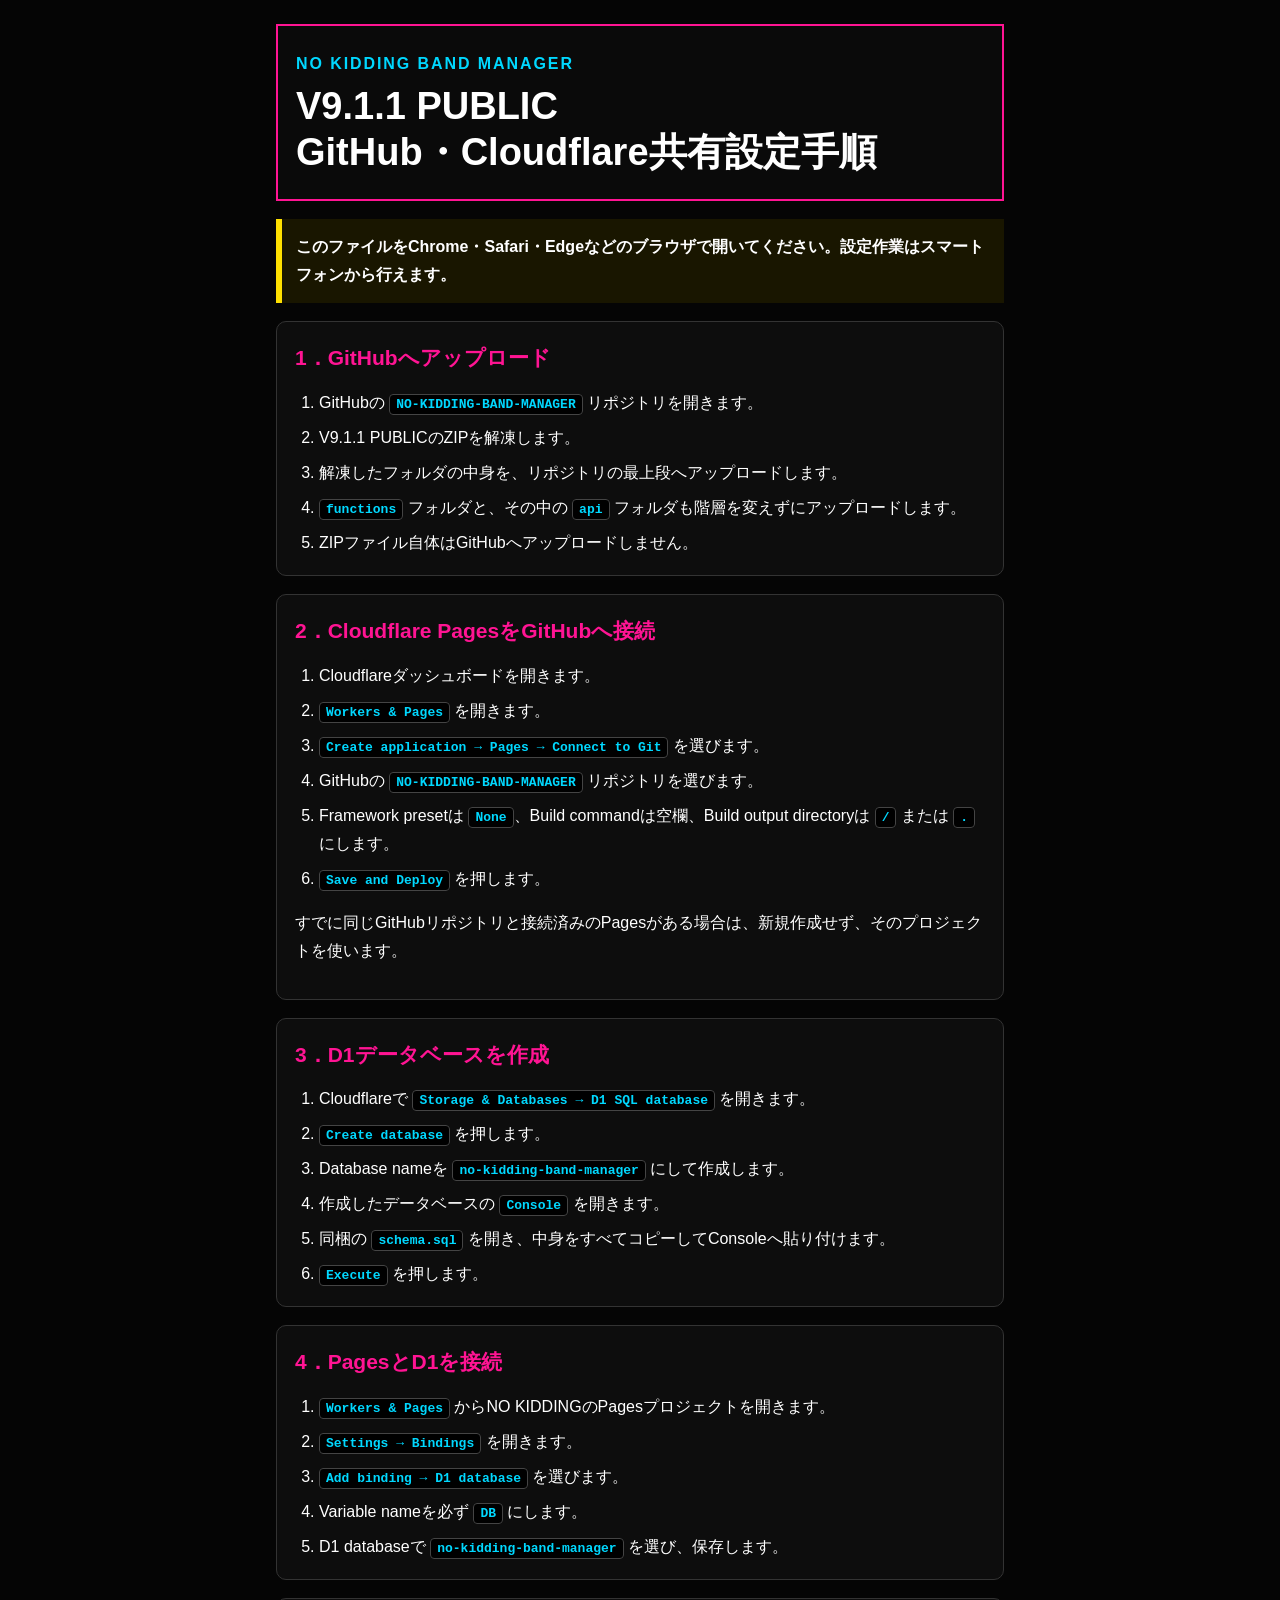
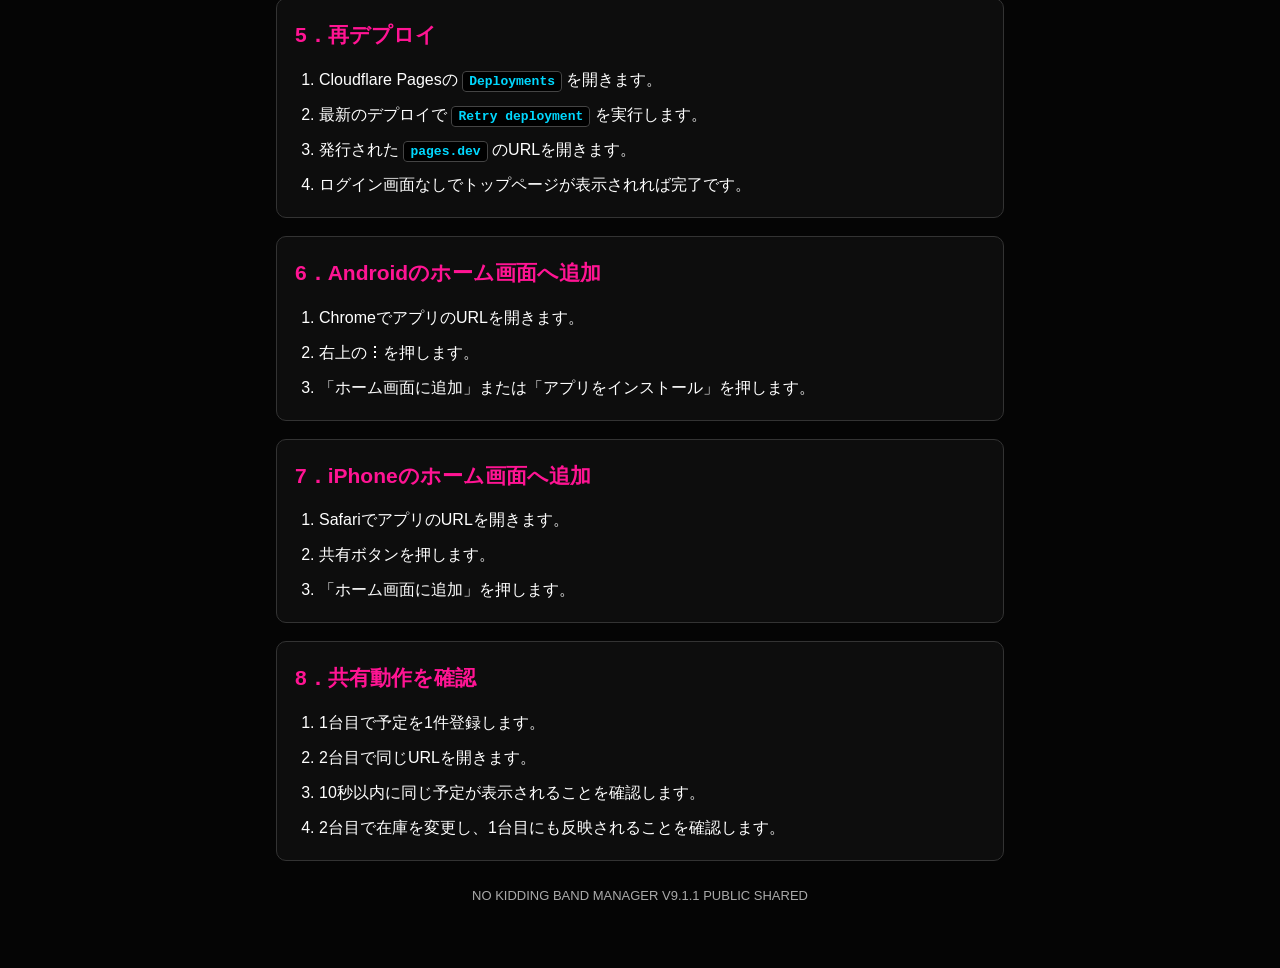
==== commit c472813c: "Add files via upload" ====
--- a/CLOUDFLARE_SETUP.html
+++ b/CLOUDFLARE_SETUP.html
@@ -3,7 +3,7 @@
 <head>
   <meta charset="utf-8">
   <meta name="viewport" content="width=device-width,initial-scale=1">
-  <title>NO KIDDING BAND MANAGER V9.1.0 公開共有設定手順</title>
+  <title>NO KIDDING BAND MANAGER V9.1.1 公開共有設定手順</title>
   <style>
     :root{color-scheme:dark;--pink:#ff1493;--cyan:#00d8ff;--yellow:#ffe000}
     *{box-sizing:border-box}body{margin:0;background:#050505;color:#fff;font-family:Arial,"Noto Sans JP",sans-serif;line-height:1.75}
@@ -20,7 +20,7 @@
 <main>
   <header>
     <p>NO KIDDING BAND MANAGER</p>
-    <h1>V9.1.0 PUBLIC<br>GitHub・Cloudflare共有設定手順</h1>
+    <h1>V9.1.1 PUBLIC<br>GitHub・Cloudflare共有設定手順</h1>
   </header>
 
   <p class="notice">このファイルをChrome・Safari・Edgeなどのブラウザで開いてください。設定作業はスマートフォンから行えます。</p>
@@ -29,7 +29,7 @@
     <h2>1．GitHubへアップロード</h2>
     <ol>
       <li>GitHubの <code>NO-KIDDING-BAND-MANAGER</code> リポジトリを開きます。</li>
-      <li>V9.1.0 PUBLICのZIPを解凍します。</li>
+      <li>V9.1.1 PUBLICのZIPを解凍します。</li>
       <li>解凍したフォルダの中身を、リポジトリの最上段へアップロードします。</li>
       <li><code>functions</code> フォルダと、その中の <code>api</code> フォルダも階層を変えずにアップロードします。</li>
       <li>ZIPファイル自体はGitHubへアップロードしません。</li>
@@ -102,7 +102,7 @@
     </ol>
   </section>
 
-  <footer>NO KIDDING BAND MANAGER V9.1.0 PUBLIC SHARED</footer>
+  <footer>NO KIDDING BAND MANAGER V9.1.1 PUBLIC SHARED</footer>
 </main>
 </body>
 </html>
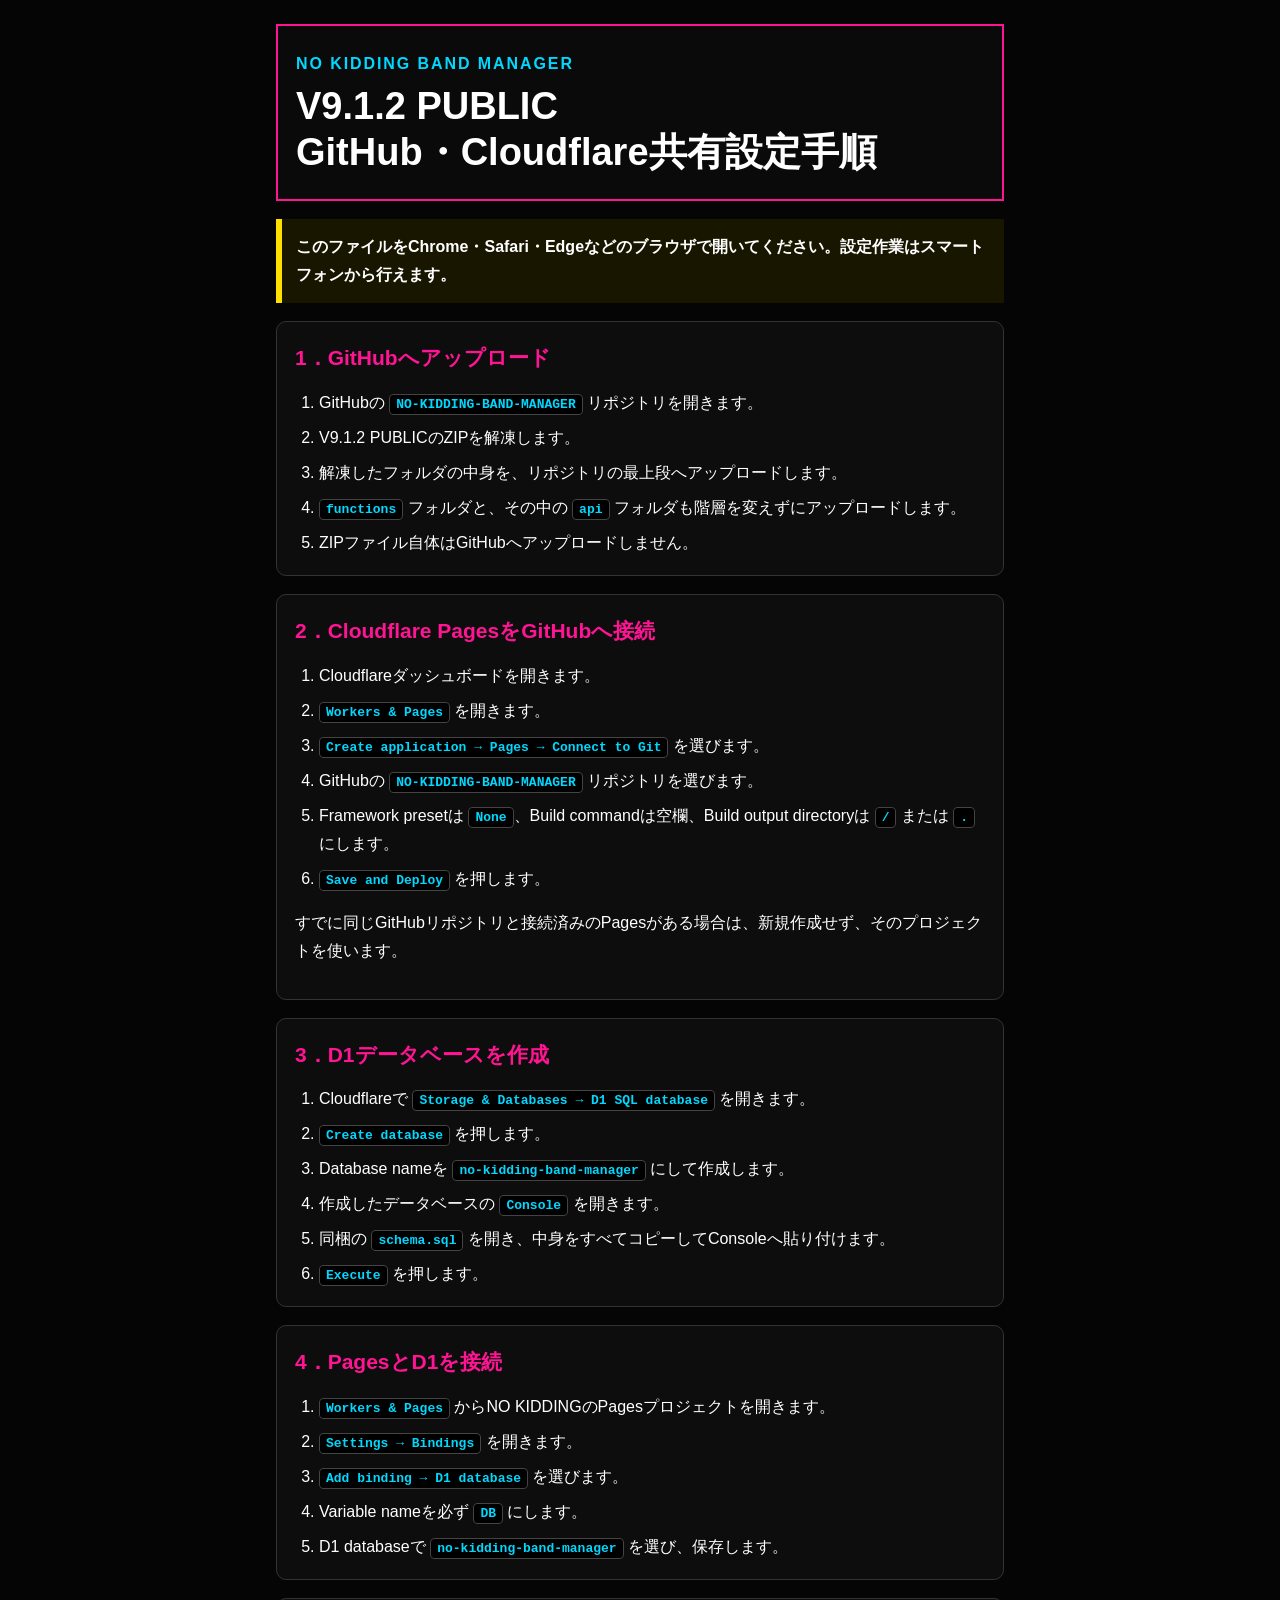
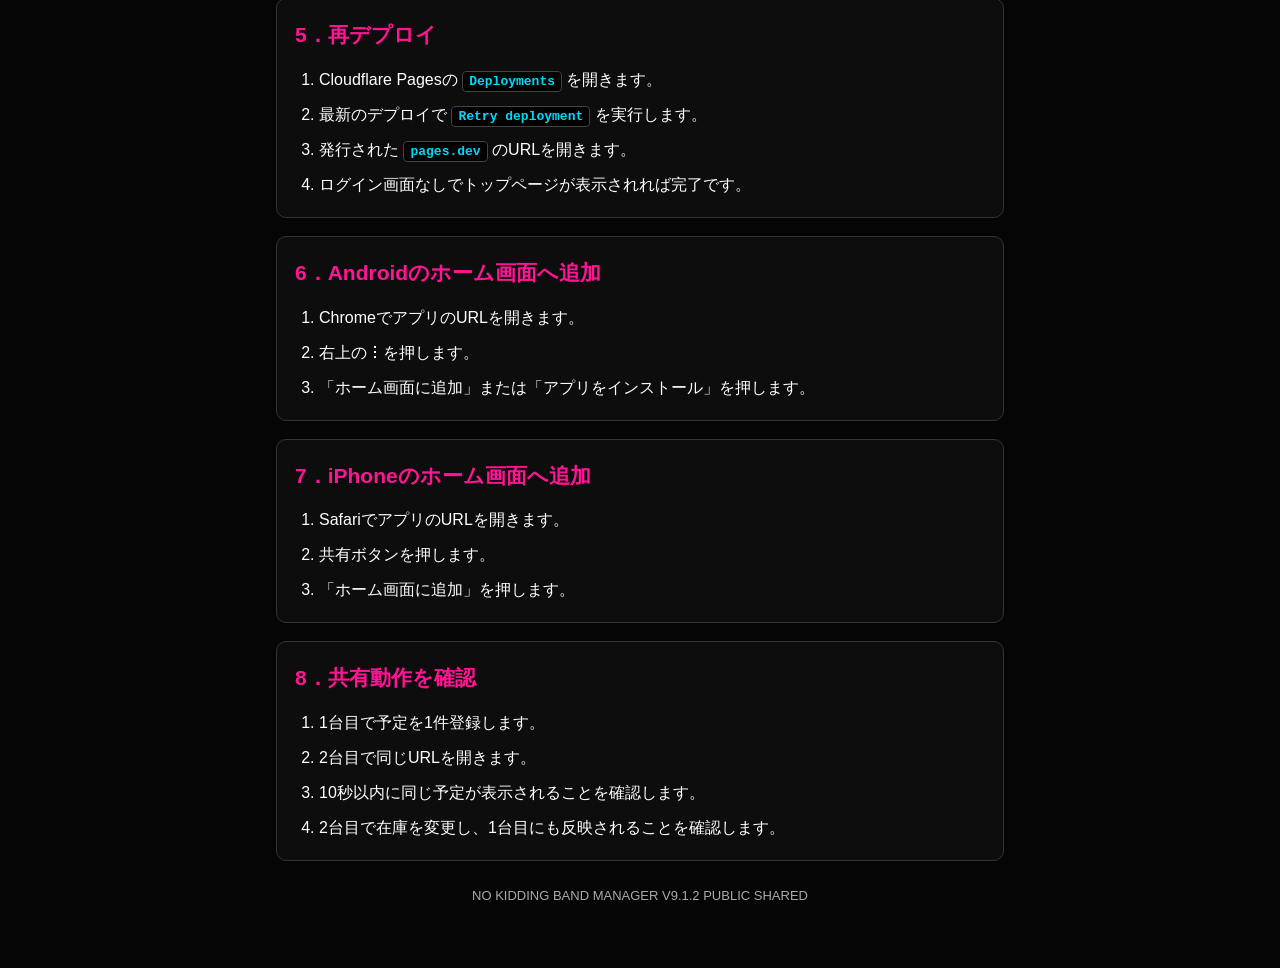
==== commit 17f724f8: "Add files via upload" ====
--- a/CLOUDFLARE_SETUP.html
+++ b/CLOUDFLARE_SETUP.html
@@ -3,7 +3,7 @@
 <head>
   <meta charset="utf-8">
   <meta name="viewport" content="width=device-width,initial-scale=1">
-  <title>NO KIDDING BAND MANAGER V9.1.1 公開共有設定手順</title>
+  <title>NO KIDDING BAND MANAGER V9.1.2 公開共有設定手順</title>
   <style>
     :root{color-scheme:dark;--pink:#ff1493;--cyan:#00d8ff;--yellow:#ffe000}
     *{box-sizing:border-box}body{margin:0;background:#050505;color:#fff;font-family:Arial,"Noto Sans JP",sans-serif;line-height:1.75}
@@ -20,7 +20,7 @@
 <main>
   <header>
     <p>NO KIDDING BAND MANAGER</p>
-    <h1>V9.1.1 PUBLIC<br>GitHub・Cloudflare共有設定手順</h1>
+    <h1>V9.1.2 PUBLIC<br>GitHub・Cloudflare共有設定手順</h1>
   </header>
 
   <p class="notice">このファイルをChrome・Safari・Edgeなどのブラウザで開いてください。設定作業はスマートフォンから行えます。</p>
@@ -29,7 +29,7 @@
     <h2>1．GitHubへアップロード</h2>
     <ol>
       <li>GitHubの <code>NO-KIDDING-BAND-MANAGER</code> リポジトリを開きます。</li>
-      <li>V9.1.1 PUBLICのZIPを解凍します。</li>
+      <li>V9.1.2 PUBLICのZIPを解凍します。</li>
       <li>解凍したフォルダの中身を、リポジトリの最上段へアップロードします。</li>
       <li><code>functions</code> フォルダと、その中の <code>api</code> フォルダも階層を変えずにアップロードします。</li>
       <li>ZIPファイル自体はGitHubへアップロードしません。</li>
@@ -102,7 +102,7 @@
     </ol>
   </section>
 
-  <footer>NO KIDDING BAND MANAGER V9.1.1 PUBLIC SHARED</footer>
+  <footer>NO KIDDING BAND MANAGER V9.1.2 PUBLIC SHARED</footer>
 </main>
 </body>
 </html>
